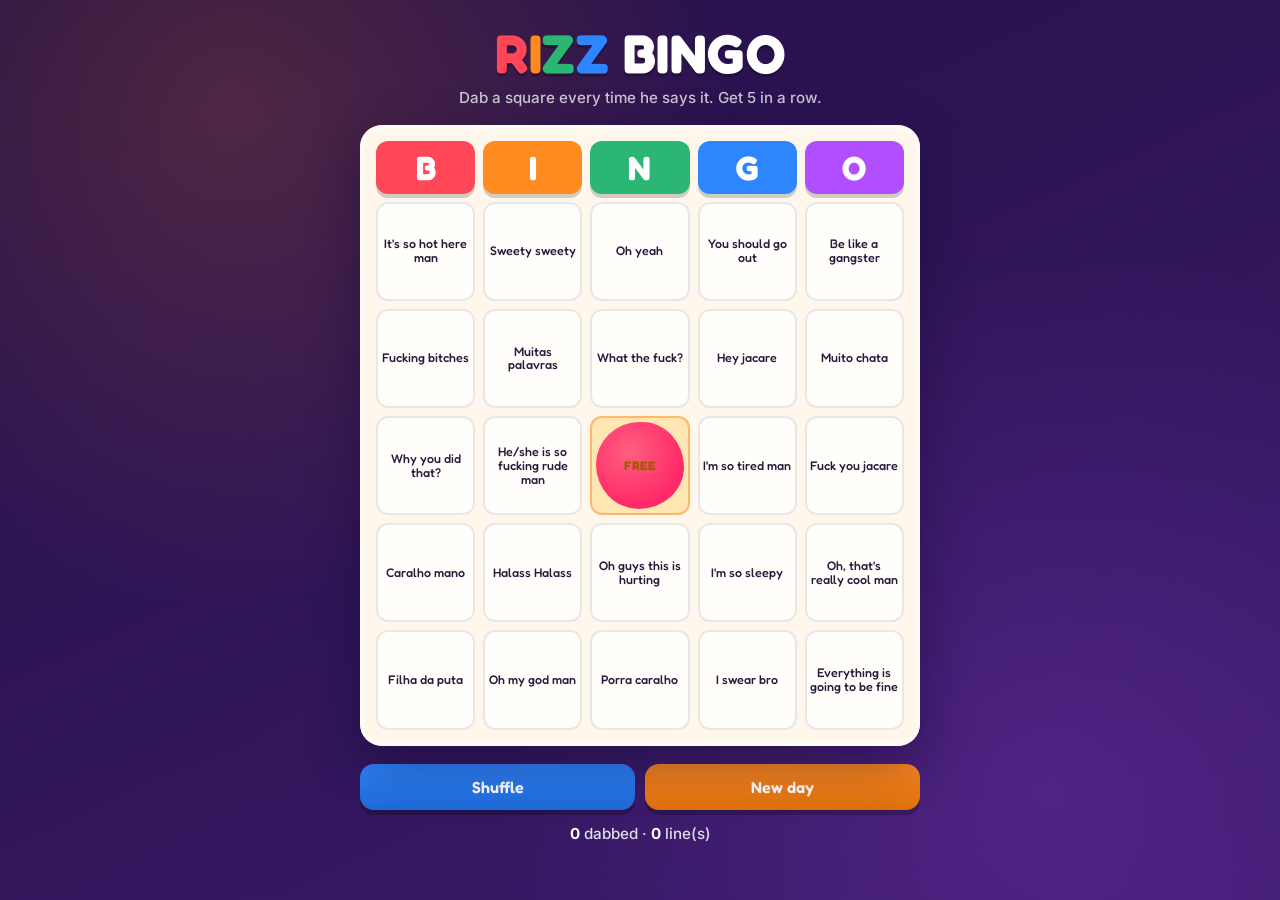
==== rizz-bingo.html @ 3a90a310 "Add files via upload" ====
<!DOCTYPE html>
<html lang="en">
<head>
<meta charset="UTF-8">
<meta name="viewport" content="width=device-width, initial-scale=1.0">
<title>Rizz Bingo</title>
<link rel="preconnect" href="https://fonts.googleapis.com">
<link rel="preconnect" href="https://fonts.gstatic.com" crossorigin>
<link href="https://fonts.googleapis.com/css2?family=Fredoka:wght@500;600;700&family=Inter:wght@400;500;600&display=swap" rel="stylesheet">
<style>
  :root{
    --paper:#FFF7EC;
    --ink-text:#2A1B3D;
    --dab:#FF1F8E;
    --B:#FF4757; --I:#FF8A1F; --N:#2BB673; --G:#2E86FF; --O:#B14EFF;
    --bg1:#241046; --bg2:#3A1A6B;
    --shadow:rgba(20,8,45,.45);
  }
  *{box-sizing:border-box;margin:0;padding:0;}
  body{
    font-family:"Inter",system-ui,sans-serif;
    color:var(--ink-text);
    background:
      radial-gradient(circle at 18% 12%, rgba(255,138,31,.18), transparent 38%),
      radial-gradient(circle at 82% 88%, rgba(177,78,255,.20), transparent 42%),
      linear-gradient(155deg, var(--bg1), var(--bg2));
    min-height:100vh;
    display:flex;
    flex-direction:column;
    align-items:center;
    padding:28px 16px 56px;
  }

  header{text-align:center; margin-bottom:18px;}
  .title{
    font-family:"Fredoka",sans-serif;
    font-weight:700;
    font-size:clamp(2.4rem,9vw,3.4rem);
    letter-spacing:.5px;
    line-height:.95;
    color:#fff;
    text-shadow:0 3px 0 rgba(0,0,0,.25);
  }
  .title span:nth-child(1){color:var(--B);}
  .title span:nth-child(2){color:var(--I);}
  .title span:nth-child(3){color:var(--N);}
  .title span:nth-child(4){color:var(--G);}
  .title span:nth-child(5){color:var(--O);}
  .subtitle{
    margin-top:8px;
    color:rgba(255,255,255,.75);
    font-size:.95rem;
    font-weight:500;
  }

  .card{
    background:var(--paper);
    border-radius:22px;
    padding:16px;
    width:min(560px,100%);
    box-shadow:0 18px 50px var(--shadow), inset 0 0 0 4px rgba(255,255,255,.6);
    position:relative;
  }

  .headers, .grid{
    display:grid;
    grid-template-columns:repeat(5,1fr);
    gap:8px;
  }
  .headers{margin-bottom:8px;}
  .col-h{
    font-family:"Fredoka",sans-serif;
    font-weight:700;
    font-size:clamp(1.5rem,6vw,2.1rem);
    color:#fff;
    text-align:center;
    border-radius:12px;
    padding:6px 0;
    box-shadow:0 4px 0 rgba(0,0,0,.18);
  }
  .col-h:nth-child(1){background:var(--B);}
  .col-h:nth-child(2){background:var(--I);}
  .col-h:nth-child(3){background:var(--N);}
  .col-h:nth-child(4){background:var(--G);}
  .col-h:nth-child(5){background:var(--O);}

  .cell{
    position:relative;
    aspect-ratio:1/1;
    border:none;
    border-radius:12px;
    background:#fffefb;
    box-shadow:inset 0 0 0 2px rgba(42,27,61,.10);
    cursor:pointer;
    display:flex;
    align-items:center;
    justify-content:center;
    text-align:center;
    padding:5px;
    font-family:"Fredoka",sans-serif;
    font-weight:500;
    font-size:clamp(.58rem,2.1vw,.78rem);
    line-height:1.12;
    color:var(--ink-text);
    overflow:hidden;
    transition:transform .12s ease;
    -webkit-tap-highlight-color:transparent;
  }
  .cell:hover{transform:translateY(-2px);}
  .cell:focus-visible{outline:3px solid var(--G); outline-offset:2px;}
  .cell .label{position:relative; z-index:2; user-select:none;}

  /* the ink dab — the signature stamp */
  .cell .dab{
    position:absolute;
    inset:0;
    margin:auto;
    width:88%;
    height:88%;
    border-radius:50% 48% 52% 49% / 49% 52% 48% 51%;
    background:radial-gradient(circle at 38% 34%, #ff5fb0, var(--dab) 70%);
    mix-blend-mode:multiply;
    opacity:0;
    transform:scale(0) rotate(-25deg);
    z-index:1;
    pointer-events:none;
  }
  .cell.marked .dab{
    animation:stamp .28s cubic-bezier(.34,1.56,.64,1) forwards;
  }
  .cell.marked .label{color:#fff; font-weight:600;}
  @keyframes stamp{
    0%{opacity:0; transform:scale(.2) rotate(-25deg);}
    60%{opacity:.96; transform:scale(1.08) rotate(4deg);}
    100%{opacity:.94; transform:scale(1) rotate(0deg);}
  }

  .cell.free{background:#FFE7B3; box-shadow:inset 0 0 0 2px rgba(255,138,31,.5);}
  .cell.free .label{font-weight:700; color:#A65A00;}
  .cell.wild .label{font-style:italic;}

  .cell.in-line{box-shadow:inset 0 0 0 3px #FFD93B, 0 0 0 2px #FFD93B;}

  /* controls */
  .controls{
    display:flex;
    gap:10px;
    margin-top:18px;
    width:min(560px,100%);
  }
  .btn{
    flex:1;
    font-family:"Fredoka",sans-serif;
    font-weight:600;
    font-size:1rem;
    padding:13px 10px;
    border:none;
    border-radius:14px;
    cursor:pointer;
    color:#fff;
    box-shadow:0 5px 0 rgba(0,0,0,.22);
    transition:transform .1s ease, box-shadow .1s ease;
  }
  .btn:active{transform:translateY(3px); box-shadow:0 2px 0 rgba(0,0,0,.22);}
  .btn.shuffle{background:linear-gradient(180deg,#2E86FF,#1f6ad6);}
  .btn.reset{background:linear-gradient(180deg,#FF8A1F,#e0710c);}

  .scoreline{
    margin-top:14px;
    color:rgba(255,255,255,.85);
    font-weight:500;
    font-size:.95rem;
  }
  .scoreline b{color:#fff;}

  /* BINGO banner */
  .banner{
    position:fixed;
    inset:0;
    display:flex;
    align-items:center;
    justify-content:center;
    pointer-events:none;
    z-index:50;
    opacity:0;
  }
  .banner.show{animation:bannerPop 1.8s ease forwards;}
  .banner-text{
    font-family:"Fredoka",sans-serif;
    font-weight:700;
    font-size:clamp(3rem,18vw,7rem);
    color:#fff;
    text-shadow:0 0 24px var(--dab), 0 6px 0 rgba(0,0,0,.3);
    transform:scale(.5) rotate(-6deg);
  }
  .banner.show .banner-text{animation:textPop 1.8s cubic-bezier(.34,1.56,.64,1) forwards;}
  @keyframes bannerPop{0%{opacity:0;}10%{opacity:1;}80%{opacity:1;}100%{opacity:0;}}
  @keyframes textPop{0%{transform:scale(.5) rotate(-6deg);}40%{transform:scale(1.1) rotate(3deg);}100%{transform:scale(1) rotate(0);}}

  .confetti-piece{position:fixed; top:-12px; width:9px; height:14px; z-index:40; pointer-events:none; border-radius:2px;}

  @media (prefers-reduced-motion: reduce){
    .cell.marked .dab{animation:none; opacity:.94; transform:scale(1);}
    .banner.show, .banner.show .banner-text{animation:none; opacity:1; transform:none;}
    .confetti-piece{display:none;}
  }
</style>
</head>
<body>
  <header>
    <div class="title"><span>R</span><span>I</span><span>Z</span><span>Z</span><span> </span>BINGO</div>
    <div class="subtitle">Dab a square every time he says it. Get 5 in a row.</div>
  </header>

  <div class="card">
    <div class="headers">
      <div class="col-h">B</div><div class="col-h">I</div><div class="col-h">N</div><div class="col-h">G</div><div class="col-h">O</div>
    </div>
    <div class="grid" id="grid"></div>
  </div>

  <div class="controls">
    <button class="btn shuffle" id="shuffle">Shuffle</button>
    <button class="btn reset" id="reset">New day</button>
  </div>

  <div class="scoreline"><b id="count">0</b> dabbed · <b id="lines">0</b> line(s)</div>

  <div class="banner" id="banner"><div class="banner-text">BINGO!</div></div>

<script>
  const PHRASES = [
    "Everything is going to be fine","Kis omak","Uh, by the way","Sweety sweety",
    "Hey jacare","Muitas palavras","Oh, that's really cool man","You should go out",
    "Crazy man","Why you did that?","Oh guys this is hurting","I'm so tired man",
    "Fuck you jacare","Halass Halass","It's so hot here man","Oh yeah",
    "Charmuta","Be like a gangster","Filha da puta","Oh my god man",
    "Eu não falo portugues mano","Caralho mano",
    "Muito chata","I'm so sleepy","What the fuck?","Porra caralho",
    "He/she is so fucking rude man","I swear bro","Fucking bitches"
  ];
  const FREE_INDEX = 12;

  const grid = document.getElementById('grid');
  const banner = document.getElementById('banner');
  const countEl = document.getElementById('count');
  const linesEl = document.getElementById('lines');

  let cells = [];          // 25 entries
  let completedLines = new Set();

  function shuffle(arr){
    const a = arr.slice();
    for(let i=a.length-1;i>0;i--){
      const j = Math.floor(Math.random()*(i+1));
      [a[i],a[j]]=[a[j],a[i]];
    }
    return a;
  }

  function buildBoard(){
    const pool = shuffle(PHRASES);   // 24 phrases
    cells = [];
    let p = 0;
    for(let i=0;i<25;i++){
      if(i===FREE_INDEX){
        cells.push({label:"FREE", marked:true, free:true, wild:false});
      }else{
        const label = pool[p++];
        cells.push({label, marked:false, free:false, wild:false});
      }
    }
    completedLines = new Set();
    render();
    updateScore();
  }

  function render(){
    grid.innerHTML = "";
    cells.forEach((c,i)=>{
      const btn = document.createElement('button');
      btn.className = "cell" + (c.marked?" marked":"") + (c.free?" free":"") + (c.wild?" wild":"");
      btn.setAttribute('aria-pressed', c.marked);
      btn.dataset.i = i;
      btn.innerHTML = `<span class="dab"></span><span class="label">${c.label}</span>`;
      if(!c.free){
        btn.addEventListener('click', ()=>toggle(i, btn));
      }else{
        btn.style.cursor = "default";
      }
      grid.appendChild(btn);
    });
  }

  function toggle(i, btn){
    cells[i].marked = !cells[i].marked;
    btn.classList.toggle('marked', cells[i].marked);
    btn.setAttribute('aria-pressed', cells[i].marked);
    checkBingo();
    updateScore();
  }

  // all 12 winning lines
  const LINES = (()=>{
    const L = [];
    for(let r=0;r<5;r++) L.push([0,1,2,3,4].map(c=>r*5+c));
    for(let c=0;c<5;c++) L.push([0,1,2,3,4].map(r=>r*5+c));
    L.push([0,6,12,18,24]);
    L.push([4,8,12,16,20]);
    return L;
  })();

  function checkBingo(){
    let fresh = false;
    LINES.forEach((line,idx)=>{
      const done = line.every(i=>cells[i].marked);
      if(done && !completedLines.has(idx)){
        completedLines.add(idx);
        fresh = true;
      }
      if(!done) completedLines.delete(idx);
    });
    // highlight cells that belong to any completed line
    const lit = new Set();
    completedLines.forEach(idx=>LINES[idx].forEach(i=>lit.add(i)));
    document.querySelectorAll('.cell').forEach(el=>{
      el.classList.toggle('in-line', lit.has(+el.dataset.i));
    });
    if(fresh) celebrate();
  }

  function updateScore(){
    countEl.textContent = cells.filter(c=>c.marked && !c.free).length;
    linesEl.textContent = completedLines.size;
  }

  function celebrate(){
    banner.classList.remove('show'); void banner.offsetWidth; banner.classList.add('show');
    const colors = ['#FF4757','#FF8A1F','#2BB673','#2E86FF','#B14EFF','#FF1F8E','#FFD93B'];
    for(let i=0;i<60;i++){
      const piece = document.createElement('div');
      piece.className = 'confetti-piece';
      piece.style.left = Math.random()*100 + 'vw';
      piece.style.background = colors[Math.floor(Math.random()*colors.length)];
      const dur = 1.5 + Math.random()*1.4;
      const drift = (Math.random()*200-100);
      piece.animate([
        {transform:`translate(0,0) rotate(0deg)`, opacity:1},
        {transform:`translate(${drift}px, 105vh) rotate(${720+Math.random()*360}deg)`, opacity:1}
      ], {duration:dur*1000, easing:'cubic-bezier(.2,.6,.4,1)'});
      document.body.appendChild(piece);
      setTimeout(()=>piece.remove(), dur*1000);
    }
  }

  document.getElementById('shuffle').addEventListener('click', buildBoard);
  document.getElementById('reset').addEventListener('click', ()=>{
    cells.forEach(c=>{ if(!c.free) c.marked=false; });
    completedLines = new Set();
    render();
    updateScore();
  });

  buildBoard();
</script>
</body>
</html>
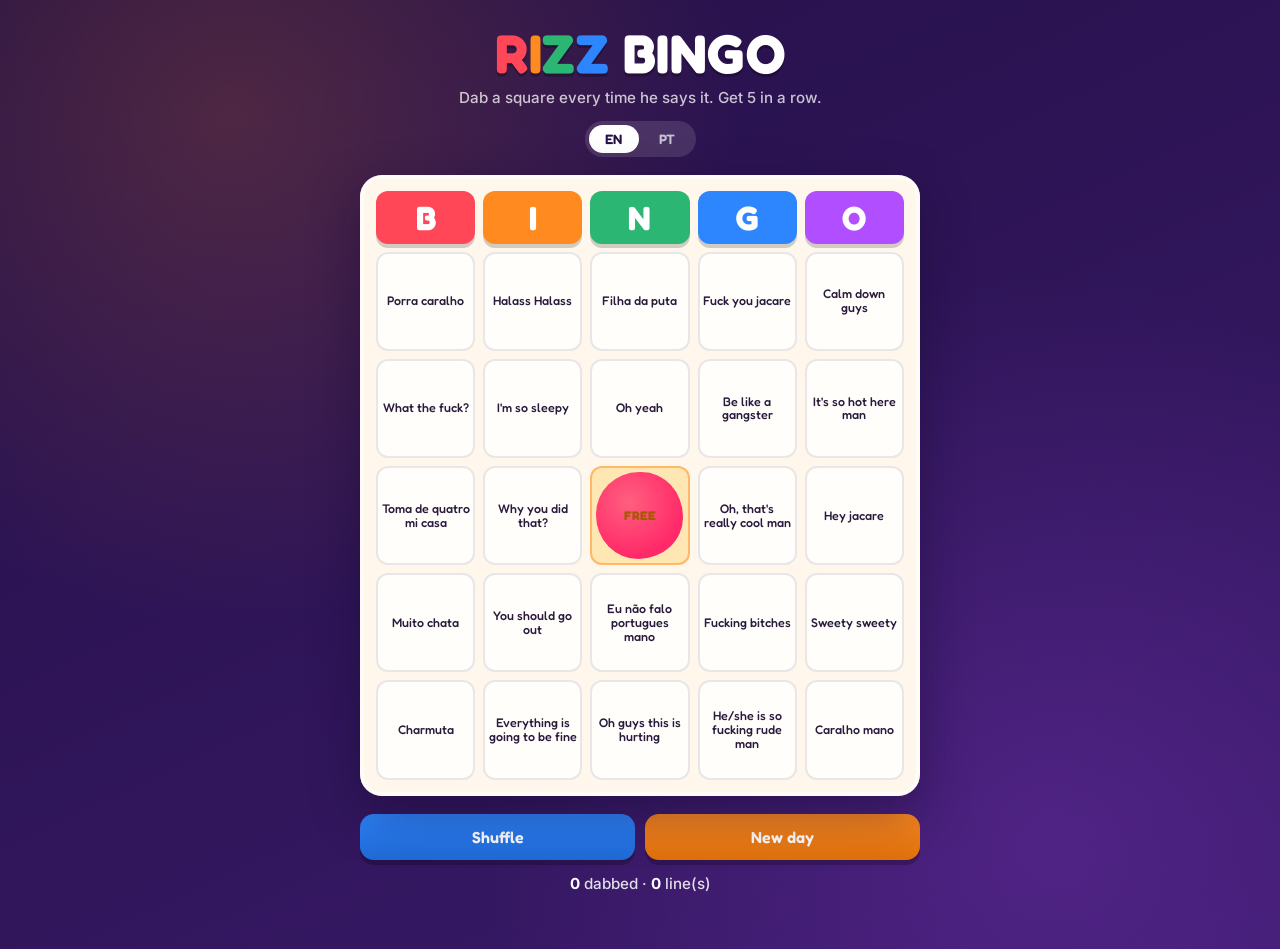
==== commit 121f0479: "Add files via upload" ====
--- a/rizz-bingo.html
+++ b/rizz-bingo.html
@@ -52,6 +52,29 @@
     font-size:.95rem;
     font-weight:500;
   }
+  .lang{
+    display:inline-flex;
+    margin-top:14px;
+    background:rgba(255,255,255,.12);
+    border-radius:999px;
+    padding:4px;
+    gap:4px;
+  }
+  .lang button{
+    font-family:"Fredoka",sans-serif;
+    font-weight:600;
+    font-size:.85rem;
+    letter-spacing:.5px;
+    color:rgba(255,255,255,.7);
+    background:transparent;
+    border:none;
+    padding:6px 16px;
+    border-radius:999px;
+    cursor:pointer;
+    transition:background .15s ease, color .15s ease;
+  }
+  .lang button.active{background:#fff; color:var(--bg1);}
+  .lang button:focus-visible{outline:2px solid #fff; outline-offset:2px;}
 
   .card{
     background:var(--paper);
@@ -209,7 +232,11 @@
 <body>
   <header>
     <div class="title"><span>R</span><span>I</span><span>Z</span><span>Z</span><span> </span>BINGO</div>
-    <div class="subtitle">Dab a square every time he says it. Get 5 in a row.</div>
+    <div class="subtitle" id="subtitle">Dab a square every time he says it. Get 5 in a row.</div>
+    <div class="lang">
+      <button data-lang="en" class="active">EN</button>
+      <button data-lang="pt">PT</button>
+    </div>
   </header>
 
   <div class="card">
@@ -224,7 +251,7 @@
     <button class="btn reset" id="reset">New day</button>
   </div>
 
-  <div class="scoreline"><b id="count">0</b> dabbed · <b id="lines">0</b> line(s)</div>
+  <div class="scoreline"><b id="count">0</b> <span id="lbl-dabbed">dabbed</span> · <b id="lines">0</b> <span id="lbl-lines">line(s)</span></div>
 
   <div class="banner" id="banner"><div class="banner-text">BINGO!</div></div>
 
@@ -237,9 +264,16 @@
     "Charmuta","Be like a gangster","Filha da puta","Oh my god man",
     "Eu não falo portugues mano","Caralho mano",
     "Muito chata","I'm so sleepy","What the fuck?","Porra caralho",
-    "He/she is so fucking rude man","I swear bro","Fucking bitches"
+    "He/she is so fucking rude man","I swear bro","Fucking bitches",
+    "Toma de quatro mi casa","Cala boca piranha","Calm down guys"
   ];
   const FREE_INDEX = 12;
+
+  const I18N = {
+    en:{ subtitle:"Dab a square every time he says it. Get 5 in a row.", shuffle:"Shuffle", reset:"New day", free:"FREE", dabbed:"dabbed", lines:"line(s)" },
+    pt:{ subtitle:"Marque um quadrado cada vez que ele falar. Faça 5 em linha.", shuffle:"Embaralhar", reset:"Novo dia", free:"LIVRE", dabbed:"marcados", lines:"linha(s)" }
+  };
+  let lang = 'en';
 
   const grid = document.getElementById('grid');
   const banner = document.getElementById('banner');
@@ -282,7 +316,8 @@
       btn.className = "cell" + (c.marked?" marked":"") + (c.free?" free":"") + (c.wild?" wild":"");
       btn.setAttribute('aria-pressed', c.marked);
       btn.dataset.i = i;
-      btn.innerHTML = `<span class="dab"></span><span class="label">${c.label}</span>`;
+      const cellLabel = c.free ? I18N[lang].free : c.label;
+      btn.innerHTML = `<span class="dab"></span><span class="label">${cellLabel}</span>`;
       if(!c.free){
         btn.addEventListener('click', ()=>toggle(i, btn));
       }else{
@@ -361,7 +396,25 @@
     updateScore();
   });
 
+  function applyLang(){
+    const t = I18N[lang];
+    document.getElementById('subtitle').textContent = t.subtitle;
+    document.getElementById('shuffle').textContent = t.shuffle;
+    document.getElementById('reset').textContent = t.reset;
+    document.getElementById('lbl-dabbed').textContent = t.dabbed;
+    document.getElementById('lbl-lines').textContent = t.lines;
+    document.querySelectorAll('.lang button').forEach(b=>b.classList.toggle('active', b.dataset.lang===lang));
+    document.documentElement.lang = lang;
+    render();
+    checkBingo();
+  }
+
+  document.querySelectorAll('.lang button').forEach(b=>{
+    b.addEventListener('click', ()=>{ lang = b.dataset.lang; applyLang(); });
+  });
+
   buildBoard();
+  applyLang();
 </script>
 </body>
 </html>
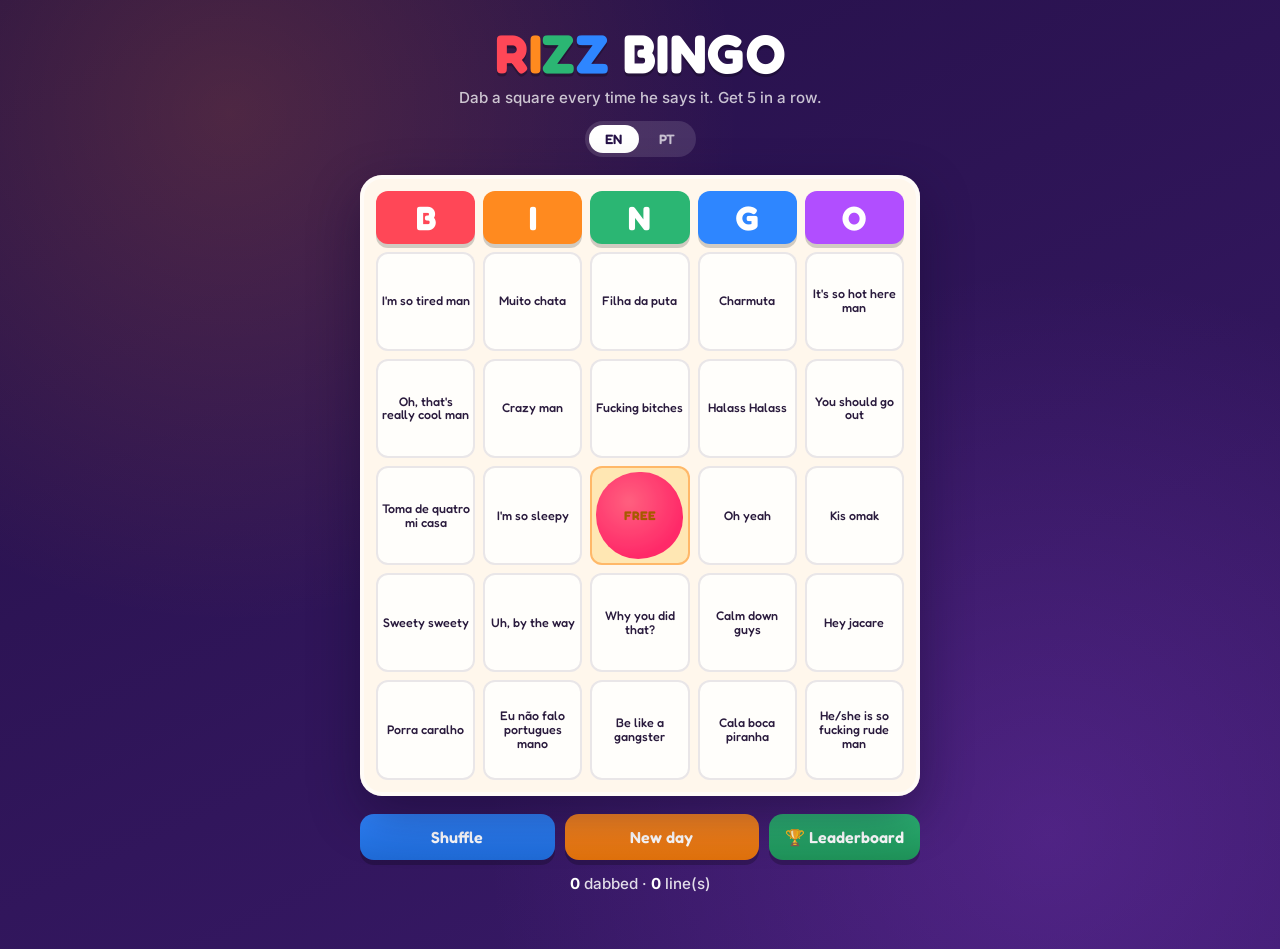
==== commit b20078be: "Wire up Supabase leaderboard with publishable key Configure project URL and publishable (anon) key i" ====
--- a/rizz-bingo.html
+++ b/rizz-bingo.html
@@ -227,6 +227,58 @@
     .banner.show, .banner.show .banner-text{animation:none; opacity:1; transform:none;}
     .confetti-piece{display:none;}
   }
+
+  .btn.lb{background:linear-gradient(180deg,#2BB673,#1f9259); flex:0 0 auto; padding:13px 16px;}
+
+  .lb-overlay{
+    position:fixed; inset:0; background:rgba(15,6,35,.72);
+    display:flex; align-items:flex-start; justify-content:center;
+    padding:24px 14px; z-index:60; overflow:auto;
+  }
+  .lb-overlay[hidden]{display:none;}
+  .lb-modal{
+    background:var(--paper); color:var(--ink-text);
+    width:min(460px,100%); border-radius:20px; padding:22px;
+    box-shadow:0 22px 60px rgba(0,0,0,.5); position:relative;
+  }
+  .lb-close{
+    position:absolute; top:10px; right:14px; border:none; background:transparent;
+    font-size:1.9rem; line-height:1; cursor:pointer; color:var(--ink-text); opacity:.55;
+  }
+  .lb-close:hover{opacity:1;}
+  .lb-title{font-family:"Fredoka",sans-serif; font-size:1.55rem; margin-bottom:14px;}
+  .lb-me{display:flex; gap:8px; margin-bottom:8px;}
+  .lb-name{
+    flex:1; border:2px solid rgba(42,27,61,.18); border-radius:12px;
+    padding:10px 12px; font-family:"Inter",sans-serif; font-size:1rem; color:var(--ink-text);
+  }
+  .lb-name:focus{outline:none; border-color:var(--G);}
+  .btn.save{flex:0 0 auto; background:linear-gradient(180deg,#FF1F8E,#d40f6f); padding:10px 16px; font-size:.95rem; box-shadow:0 4px 0 rgba(0,0,0,.2);}
+  .lb-msg{min-height:18px; font-size:.85rem; font-weight:600; margin-bottom:6px;}
+  .lb-msg.ok{color:#1f9259;}
+  .lb-msg.err{color:#d40f6f;}
+  .lb-section-title{font-family:"Fredoka",sans-serif; font-weight:600; font-size:1.05rem; margin:14px 0 8px;}
+  .lb-row{
+    display:grid; grid-template-columns:32px 1fr auto auto auto; gap:8px; align-items:center;
+    padding:8px 10px; border-radius:10px; background:#fffdf8;
+    box-shadow:inset 0 0 0 1px rgba(42,27,61,.08); margin-bottom:6px;
+  }
+  .lb-pos{font-family:"Fredoka",sans-serif; font-weight:700; font-size:1.05rem; text-align:center;}
+  .lb-name-cell{font-weight:600; overflow:hidden; text-overflow:ellipsis; white-space:nowrap;}
+  .lb-stat{font-size:.8rem; color:#5a4a6b; white-space:nowrap;}
+  .lb-recent-row{
+    display:grid; grid-template-columns:1fr auto auto; gap:8px;
+    font-size:.85rem; padding:6px 10px; color:#5a4a6b;
+  }
+  .lb-ago{opacity:.7;}
+  .lb-empty{padding:14px; text-align:center; color:#5a4a6b; font-size:.9rem; line-height:1.4;}
+  .lb-empty.err{color:#d40f6f;}
+  .lb-refresh{
+    margin-top:14px; width:100%; border:none; border-radius:12px; cursor:pointer;
+    padding:10px; font-family:"Fredoka",sans-serif; font-weight:600;
+    background:rgba(42,27,61,.08); color:var(--ink-text);
+  }
+  .lb-refresh:hover{background:rgba(42,27,61,.14);}
 </style>
 </head>
 <body>
@@ -249,9 +301,27 @@
   <div class="controls">
     <button class="btn shuffle" id="shuffle">Shuffle</button>
     <button class="btn reset" id="reset">New day</button>
+    <button class="btn lb" id="open-lb">🏆</button>
   </div>
 
   <div class="scoreline"><b id="count">0</b> <span id="lbl-dabbed">dabbed</span> · <b id="lines">0</b> <span id="lbl-lines">line(s)</span></div>
+
+  <div class="lb-overlay" id="lb-overlay" hidden>
+    <div class="lb-modal">
+      <button class="lb-close" id="lb-close" aria-label="Close">×</button>
+      <div class="lb-title" id="lb-title">🏆 Leaderboard</div>
+      <div class="lb-me">
+        <input id="lb-name" class="lb-name" placeholder="Your name" maxlength="20">
+        <button class="btn save" id="lb-save">Save result</button>
+      </div>
+      <div class="lb-msg" id="lb-msg"></div>
+      <div class="lb-section-title" id="lb-rank-title">Ranking</div>
+      <div id="lb-rank"></div>
+      <div class="lb-section-title" id="lb-recent-title">Recent</div>
+      <div id="lb-recent"></div>
+      <button class="lb-refresh" id="lb-refresh">Refresh</button>
+    </div>
+  </div>
 
   <div class="banner" id="banner"><div class="banner-text">BINGO!</div></div>
 
@@ -270,8 +340,16 @@
   const FREE_INDEX = 12;
 
   const I18N = {
-    en:{ subtitle:"Dab a square every time he says it. Get 5 in a row.", shuffle:"Shuffle", reset:"New day", free:"FREE", dabbed:"dabbed", lines:"line(s)" },
-    pt:{ subtitle:"Marque um quadrado cada vez que ele falar. Faça 5 em linha.", shuffle:"Embaralhar", reset:"Novo dia", free:"LIVRE", dabbed:"marcados", lines:"linha(s)" }
+    en:{ subtitle:"Dab a square every time he says it. Get 5 in a row.", shuffle:"Shuffle", reset:"New day", free:"FREE", dabbed:"dabbed", lines:"line(s)",
+      leaderboard:"Leaderboard", yourName:"Your name", save:"Save result", ranking:"Ranking", recent:"Recent", refresh:"Refresh",
+      saved:"Saved!", saveErr:"Couldn't save — check your connection", loadErr:"Couldn't load scores", needName:"Type your name first",
+      noScores:"No scores yet — be the first!", loading:"Loading…", winsShort:"wins", linesShort:"lines",
+      notConfigured:"Leaderboard not set up yet. Add your Supabase URL and key near the top of the script to enable it." },
+    pt:{ subtitle:"Marque um quadrado cada vez que ele falar. Faça 5 em linha.", shuffle:"Embaralhar", reset:"Novo dia", free:"LIVRE", dabbed:"marcados", lines:"linha(s)",
+      leaderboard:"Placar", yourName:"Seu nome", save:"Salvar resultado", ranking:"Ranking", recent:"Recentes", refresh:"Atualizar",
+      saved:"Salvo!", saveErr:"Não foi possível salvar — verifique a conexão", loadErr:"Não foi possível carregar", needName:"Digite seu nome primeiro",
+      noScores:"Ainda sem pontuações — seja o primeiro!", loading:"Carregando…", winsShort:"vit.", linesShort:"linhas",
+      notConfigured:"Placar ainda não configurado. Adicione a URL e a chave do Supabase no início do script para ativar." }
   };
   let lang = 'en';
 
@@ -282,6 +360,8 @@
 
   let cells = [];          // 25 entries
   let completedLines = new Set();
+  let boardStart = null;   // ms when first dab happened
+  let bingoSeconds = null; // time to first BINGO
 
   function shuffle(arr){
     const a = arr.slice();
@@ -305,6 +385,7 @@
       }
     }
     completedLines = new Set();
+    boardStart = null; bingoSeconds = null;
     render();
     updateScore();
   }
@@ -331,6 +412,7 @@
     cells[i].marked = !cells[i].marked;
     btn.classList.toggle('marked', cells[i].marked);
     btn.setAttribute('aria-pressed', cells[i].marked);
+    if(cells[i].marked && boardStart===null) boardStart = Date.now();
     checkBingo();
     updateScore();
   }
@@ -361,7 +443,10 @@
     document.querySelectorAll('.cell').forEach(el=>{
       el.classList.toggle('in-line', lit.has(+el.dataset.i));
     });
-    if(fresh) celebrate();
+    if(fresh){
+      if(bingoSeconds===null && boardStart!==null) bingoSeconds = Math.round((Date.now()-boardStart)/1000);
+      celebrate();
+    }
   }
 
   function updateScore(){
@@ -392,6 +477,7 @@
   document.getElementById('reset').addEventListener('click', ()=>{
     cells.forEach(c=>{ if(!c.free) c.marked=false; });
     completedLines = new Set();
+    boardStart = null; bingoSeconds = null;
     render();
     updateScore();
   });
@@ -401,17 +487,146 @@
     document.getElementById('subtitle').textContent = t.subtitle;
     document.getElementById('shuffle').textContent = t.shuffle;
     document.getElementById('reset').textContent = t.reset;
+    document.getElementById('open-lb').textContent = "🏆 " + t.leaderboard;
     document.getElementById('lbl-dabbed').textContent = t.dabbed;
     document.getElementById('lbl-lines').textContent = t.lines;
+    document.getElementById('lb-title').textContent = "🏆 " + t.leaderboard;
+    document.getElementById('lb-name').placeholder = t.yourName;
+    document.getElementById('lb-save').textContent = t.save;
+    document.getElementById('lb-rank-title').textContent = t.ranking;
+    document.getElementById('lb-recent-title').textContent = t.recent;
+    document.getElementById('lb-refresh').textContent = t.refresh;
     document.querySelectorAll('.lang button').forEach(b=>b.classList.toggle('active', b.dataset.lang===lang));
     document.documentElement.lang = lang;
     render();
     checkBingo();
+    if(!document.getElementById('lb-overlay').hidden) loadLeaderboard();
   }
 
   document.querySelectorAll('.lang button').forEach(b=>{
     b.addEventListener('click', ()=>{ lang = b.dataset.lang; applyLang(); });
   });
+
+  // ============================================================
+  //  LEADERBOARD (Supabase) — paste your two values below.
+  //  Project URL  : Supabase dashboard → Project → Connect
+  //  Key          : the "publishable" key (sb_publishable_...) or legacy anon key
+  // ============================================================
+  const SUPABASE_URL = "https://dzkcsbnkijuutdcthsjj.supabase.co";
+  const SUPABASE_KEY = "sb_publishable_Wq1I-FYYZrAUc0AFF3URXQ_bo8pP5BH";  // publishable key — safe to be public; security is enforced by RLS
+  const LB_TABLE = "scores";
+  const lbReady = ()=> SUPABASE_URL.trim() && SUPABASE_KEY.trim();
+
+  function lsGet(k){ try{ return localStorage.getItem(k); }catch(e){ return null; } }
+  function lsSet(k,v){ try{ localStorage.setItem(k,v); }catch(e){} }
+  let playerName = lsGet('rizz_name') || "";
+
+  function sbHeaders(extra){
+    return Object.assign({
+      "apikey": SUPABASE_KEY,
+      "Authorization": "Bearer " + SUPABASE_KEY,
+      "Content-Type": "application/json"
+    }, extra||{});
+  }
+  function esc(s){ return (s||"").replace(/[&<>"]/g, c=>({"&":"&amp;","<":"&lt;",">":"&gt;","\"":"&quot;"}[c])); }
+  function fmtTime(s){ if(s==null) return "—"; const m=Math.floor(s/60), ss=s%60; return m? `${m}m${String(ss).padStart(2,"0")}s` : `${ss}s`; }
+  function fmtAgo(iso){
+    const d=(Date.now()-new Date(iso).getTime())/1000;
+    if(d<60) return Math.max(0,Math.round(d))+"s";
+    if(d<3600) return Math.round(d/60)+"m";
+    if(d<86400) return Math.round(d/3600)+"h";
+    return Math.round(d/86400)+"d";
+  }
+  function showLbMsg(text, isErr){
+    const el=document.getElementById('lb-msg');
+    el.textContent=text; el.className="lb-msg"+(isErr?" err":" ok");
+    if(text) setTimeout(()=>{ if(el.textContent===text) el.textContent=""; }, 3000);
+  }
+
+  async function fetchScores(){
+    const base=SUPABASE_URL.replace(/\/$/,"");
+    const url=`${base}/rest/v1/${LB_TABLE}?select=name,lines,dabbed,won,seconds,created_at&order=created_at.desc&limit=300`;
+    const res=await fetch(url, { headers: sbHeaders() });
+    if(!res.ok) throw new Error("fetch "+res.status);
+    return res.json();
+  }
+
+  async function submitScore(){
+    const t=I18N[lang];
+    const name=(document.getElementById('lb-name').value||"").trim();
+    if(!name){ showLbMsg(t.needName, true); return; }
+    if(!lbReady()){ showLbMsg(t.notConfigured, true); return; }
+    playerName=name; lsSet('rizz_name', name);
+    const lines=completedLines.size;
+    const dabbed=cells.filter(c=>c.marked && !c.free).length;
+    const won=lines>0;
+    const seconds=(won && bingoSeconds!==null) ? bingoSeconds : null;
+    const base=SUPABASE_URL.replace(/\/$/,"");
+    try{
+      const res=await fetch(`${base}/rest/v1/${LB_TABLE}`, {
+        method:"POST", headers: sbHeaders({ "Prefer":"return=minimal" }),
+        body: JSON.stringify({ name, lines, dabbed, won, seconds })
+      });
+      if(!res.ok) throw new Error("insert "+res.status);
+      showLbMsg(t.saved, false);
+      loadLeaderboard();
+    }catch(e){ showLbMsg(t.saveErr, true); }
+  }
+
+  function aggregate(rows){
+    const map=new Map();
+    rows.forEach(r=>{
+      const name=(r.name||"?").trim(), k=name.toLowerCase();
+      if(!map.has(k)) map.set(k, { name, wins:0, games:0, best:0, fastest:null });
+      const a=map.get(k);
+      a.games++;
+      if(r.won) a.wins++;
+      if((r.lines||0)>a.best) a.best=r.lines||0;
+      if(r.won && r.seconds!=null && (a.fastest===null || r.seconds<a.fastest)) a.fastest=r.seconds;
+    });
+    return [...map.values()].sort((x,y)=> y.wins-x.wins || y.best-x.best || ((x.fastest??1e9)-(y.fastest??1e9)) || x.name.localeCompare(y.name));
+  }
+
+  async function loadLeaderboard(){
+    const t=I18N[lang];
+    const rankEl=document.getElementById('lb-rank');
+    const recentEl=document.getElementById('lb-recent');
+    if(!lbReady()){ rankEl.innerHTML=`<div class="lb-empty">${t.notConfigured}</div>`; recentEl.innerHTML=""; return; }
+    rankEl.innerHTML=`<div class="lb-empty">${t.loading}</div>`; recentEl.innerHTML="";
+    try{
+      const rows=await fetchScores();
+      if(!rows.length){ rankEl.innerHTML=`<div class="lb-empty">${t.noScores}</div>`; return; }
+      const medals=["🥇","🥈","🥉"];
+      rankEl.innerHTML=aggregate(rows).map((a,i)=>`
+        <div class="lb-row">
+          <span class="lb-pos">${medals[i]||(i+1)}</span>
+          <span class="lb-name-cell">${esc(a.name)}</span>
+          <span class="lb-stat">${a.wins} ${t.winsShort}</span>
+          <span class="lb-stat">🔥${a.best}</span>
+          <span class="lb-stat">⏱${fmtTime(a.fastest)}</span>
+        </div>`).join("");
+      recentEl.innerHTML=rows.slice(0,12).map(r=>`
+        <div class="lb-recent-row">
+          <span>${esc(r.name)}</span>
+          <span>${r.won? "🎉 "+r.lines : (r.lines||0)+" "+t.linesShort}</span>
+          <span class="lb-ago">${fmtAgo(r.created_at)}</span>
+        </div>`).join("");
+    }catch(e){ rankEl.innerHTML=`<div class="lb-empty err">${t.loadErr}</div>`; }
+  }
+
+  function openLB(){
+    document.getElementById('lb-name').value=playerName;
+    document.getElementById('lb-overlay').hidden=false;
+    loadLeaderboard();
+  }
+  function closeLB(){ document.getElementById('lb-overlay').hidden=true; }
+
+  document.getElementById('open-lb').addEventListener('click', openLB);
+  document.getElementById('lb-close').addEventListener('click', closeLB);
+  document.getElementById('lb-refresh').addEventListener('click', loadLeaderboard);
+  document.getElementById('lb-save').addEventListener('click', submitScore);
+  document.getElementById('lb-overlay').addEventListener('click', e=>{ if(e.target.id==='lb-overlay') closeLB(); });
+  document.addEventListener('keydown', e=>{ if(e.key==='Escape') closeLB(); });
 
   buildBoard();
   applyLang();
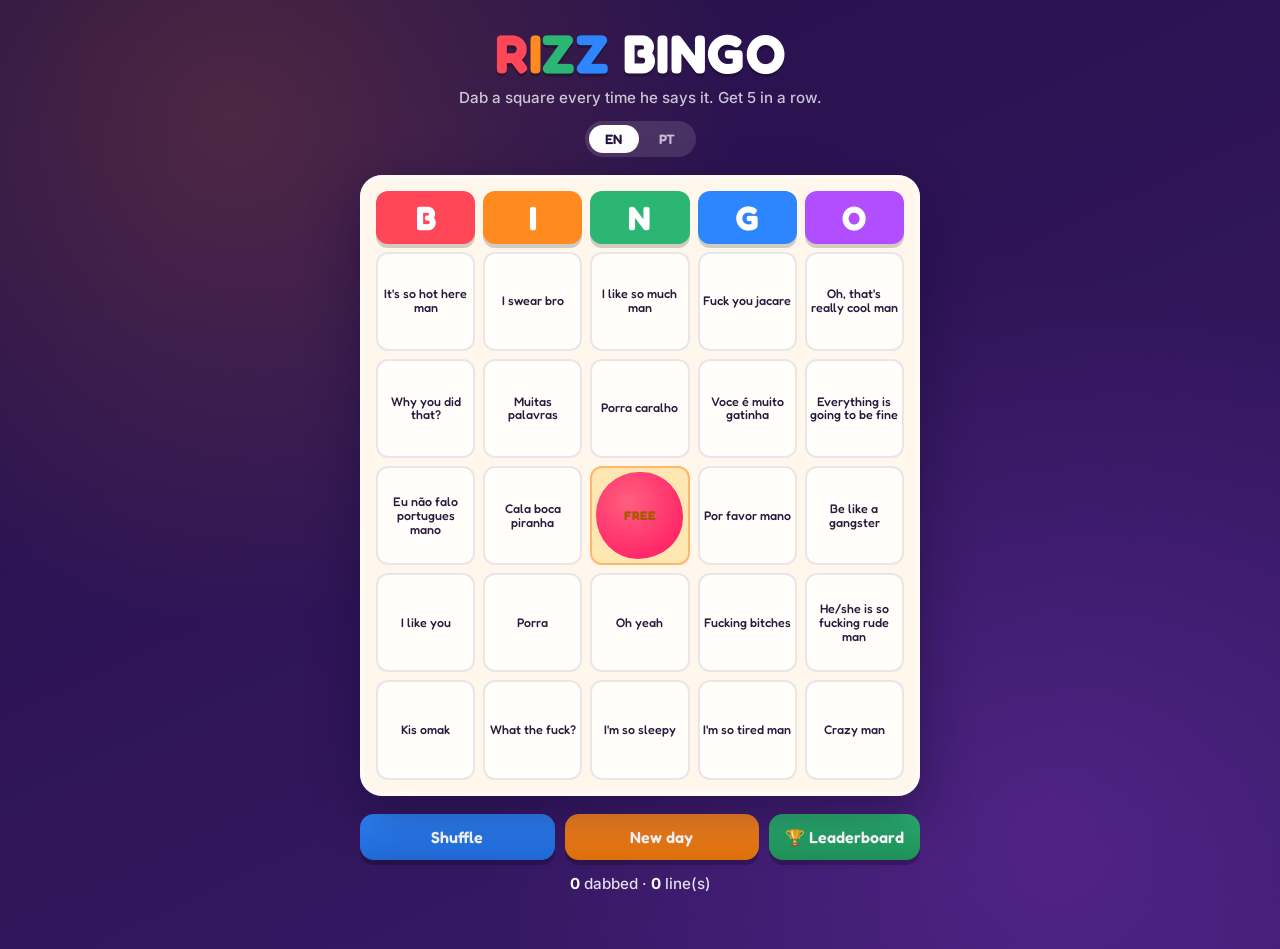
==== commit ea4c380f: "Add more phrases to the bingo pool Co-Authored-By: Claude Opus 4.8 <noreply@anthropic.com>" ====
--- a/rizz-bingo.html
+++ b/rizz-bingo.html
@@ -335,7 +335,11 @@
     "Eu não falo portugues mano","Caralho mano",
     "Muito chata","I'm so sleepy","What the fuck?","Porra caralho",
     "He/she is so fucking rude man","I swear bro","Fucking bitches",
-    "Toma de quatro mi casa","Cala boca piranha","Calm down guys"
+    "Toma de quatro mi casa","Cala boca piranha","Calm down guys",
+    "Fuck you mila","Por favor mano","Porra","Sweet is not sweet today",
+    "Voce é muito gatinha","Voce é muito gostosa","I don't know why man",
+    "Fala muito mano","Ibn al-kalb",
+    "I like you","I like so much man","Calma calabreso"
   ];
   const FREE_INDEX = 12;
 
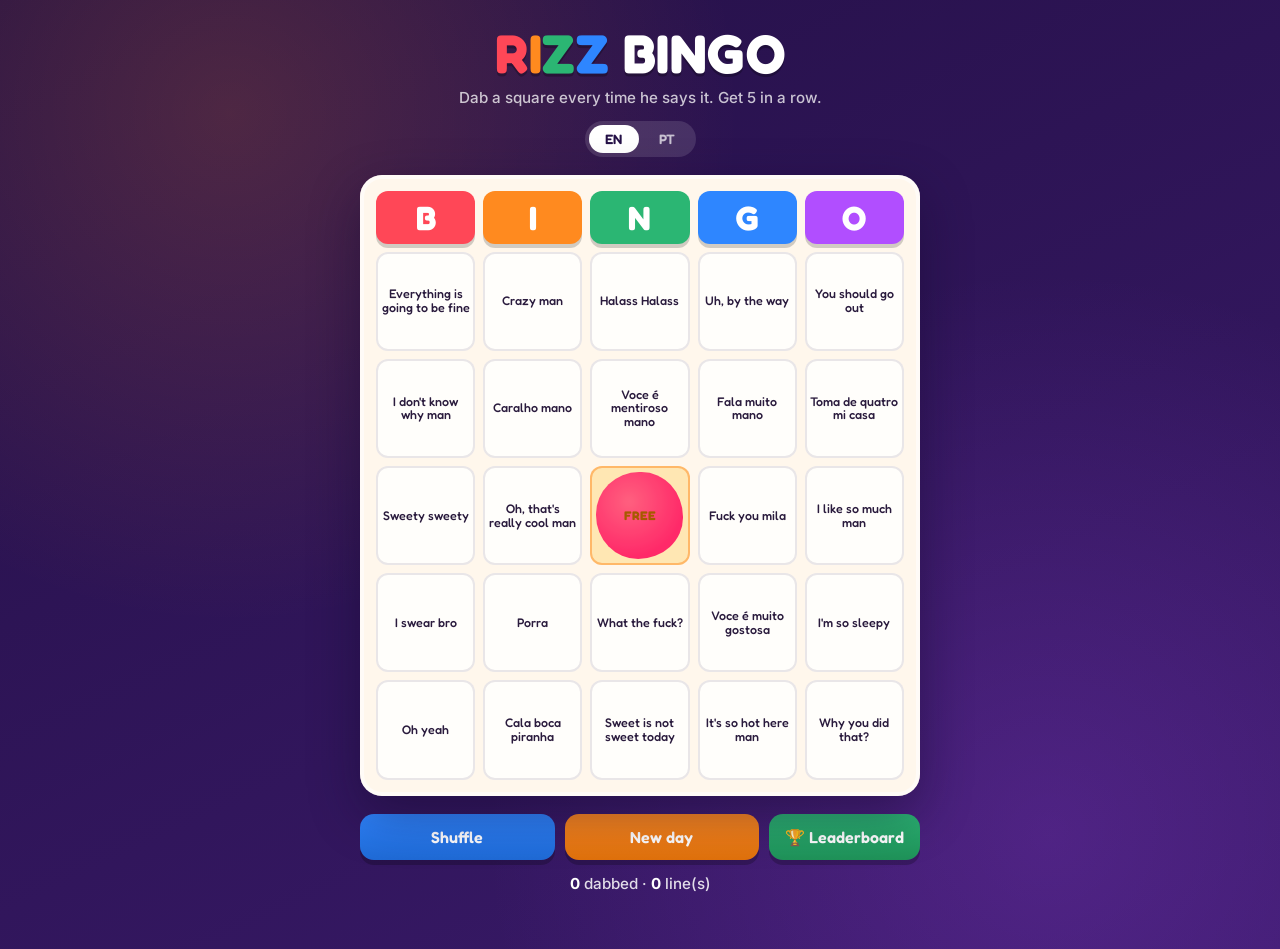
==== commit f49a934d: "Add more phrases to the bingo pool Co-Authored-By: Claude Opus 4.8 <noreply@anthropic.com>" ====
--- a/rizz-bingo.html
+++ b/rizz-bingo.html
@@ -339,7 +339,8 @@
     "Fuck you mila","Por favor mano","Porra","Sweet is not sweet today",
     "Voce é muito gatinha","Voce é muito gostosa","I don't know why man",
     "Fala muito mano","Ibn al-kalb",
-    "I like you","I like so much man","Calma calabreso"
+    "I like you","I like so much man","Calma calabreso",
+    "Alguém safado mano","Voce é mentiroso mano"
   ];
   const FREE_INDEX = 12;
 
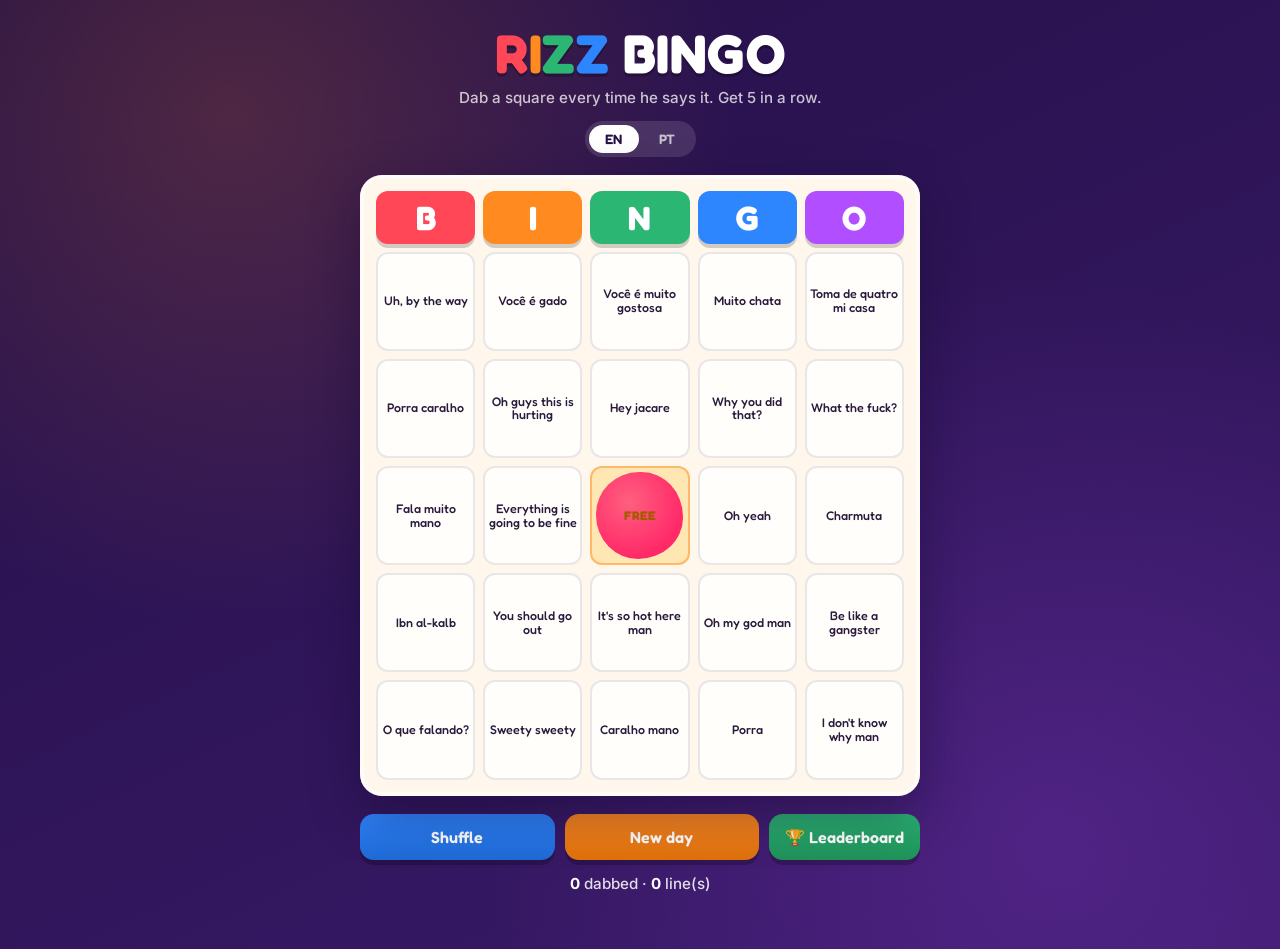
==== commit ec1e0c31: "Add more phrases and fix Você accentuation Co-Authored-By: Claude Opus 4.8 <noreply@anthropic.com>" ====
--- a/rizz-bingo.html
+++ b/rizz-bingo.html
@@ -337,10 +337,11 @@
     "He/she is so fucking rude man","I swear bro","Fucking bitches",
     "Toma de quatro mi casa","Cala boca piranha","Calm down guys",
     "Fuck you mila","Por favor mano","Porra","Sweet is not sweet today",
-    "Voce é muito gatinha","Voce é muito gostosa","I don't know why man",
+    "Você é muito gatinha","Você é muito gostosa","I don't know why man",
     "Fala muito mano","Ibn al-kalb",
     "I like you","I like so much man","Calma calabreso",
-    "Alguém safado mano","Voce é mentiroso mano"
+    "Alguém safado mano","Você é mentiroso mano",
+    "Você é gado","Que que isso?","O que falando?"
   ];
   const FREE_INDEX = 12;
 
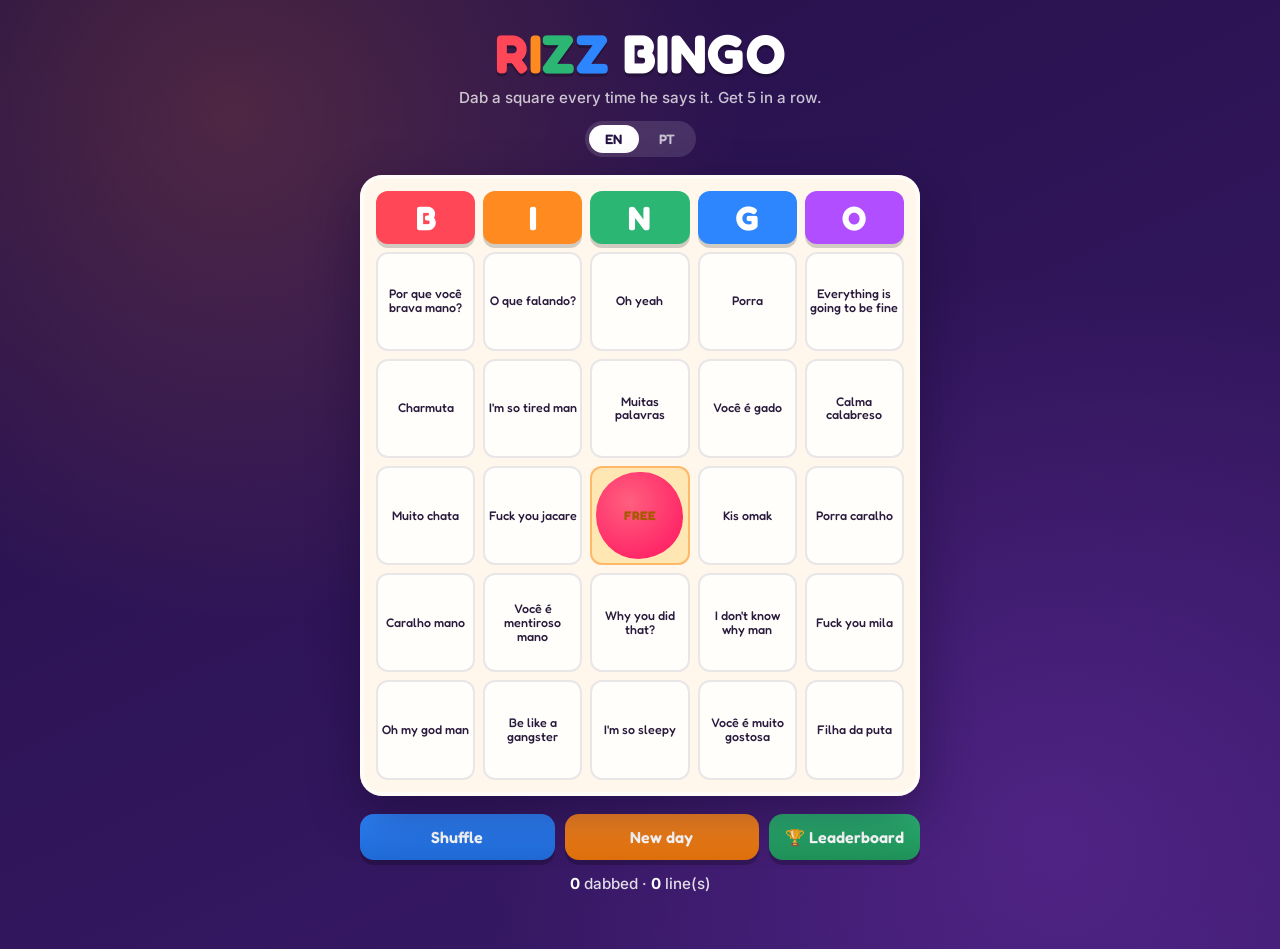
==== commit 82f20806: "Add another phrase to the bingo pool Co-Authored-By: Claude Opus 4.8 <noreply@anthropic.com>" ====
--- a/rizz-bingo.html
+++ b/rizz-bingo.html
@@ -341,7 +341,8 @@
     "Fala muito mano","Ibn al-kalb",
     "I like you","I like so much man","Calma calabreso",
     "Alguém safado mano","Você é mentiroso mano",
-    "Você é gado","Que que isso?","O que falando?"
+    "Você é gado","Que que isso?","O que falando?",
+    "Por que você brava mano?"
   ];
   const FREE_INDEX = 12;
 
